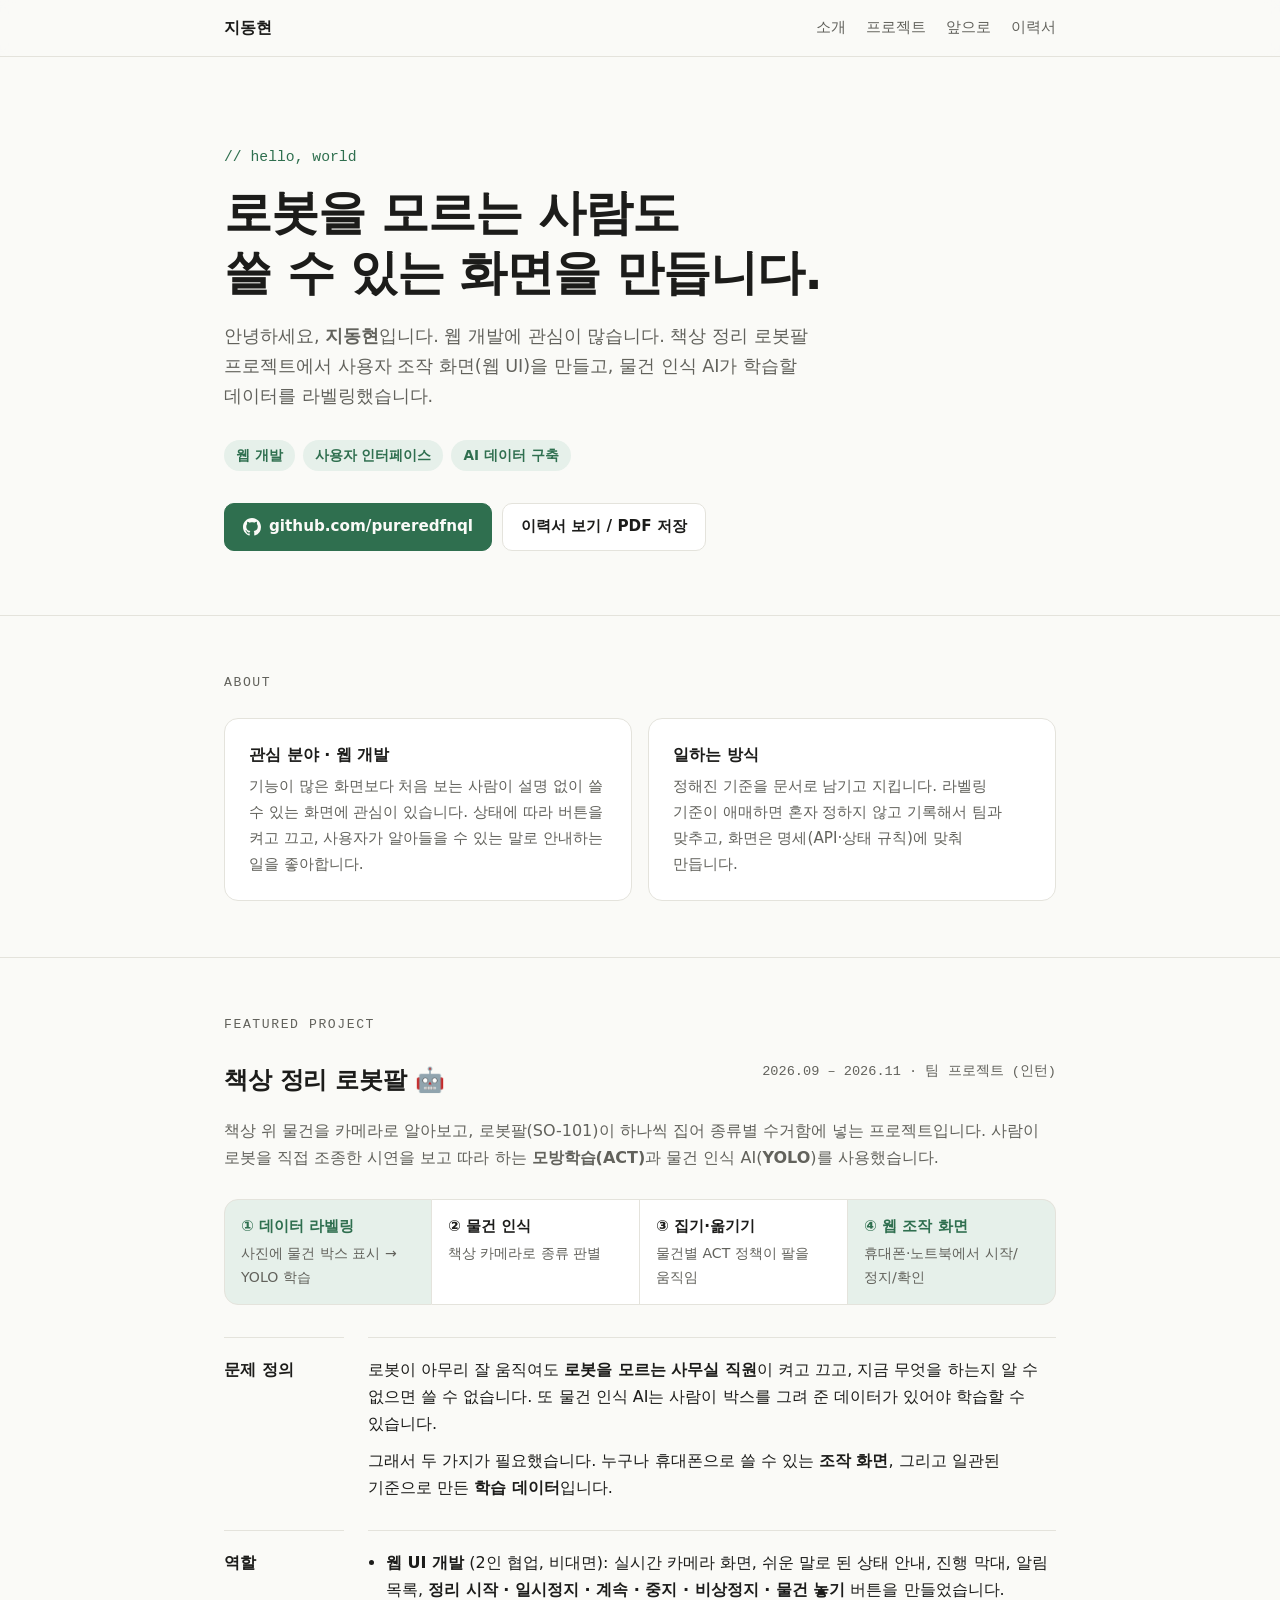
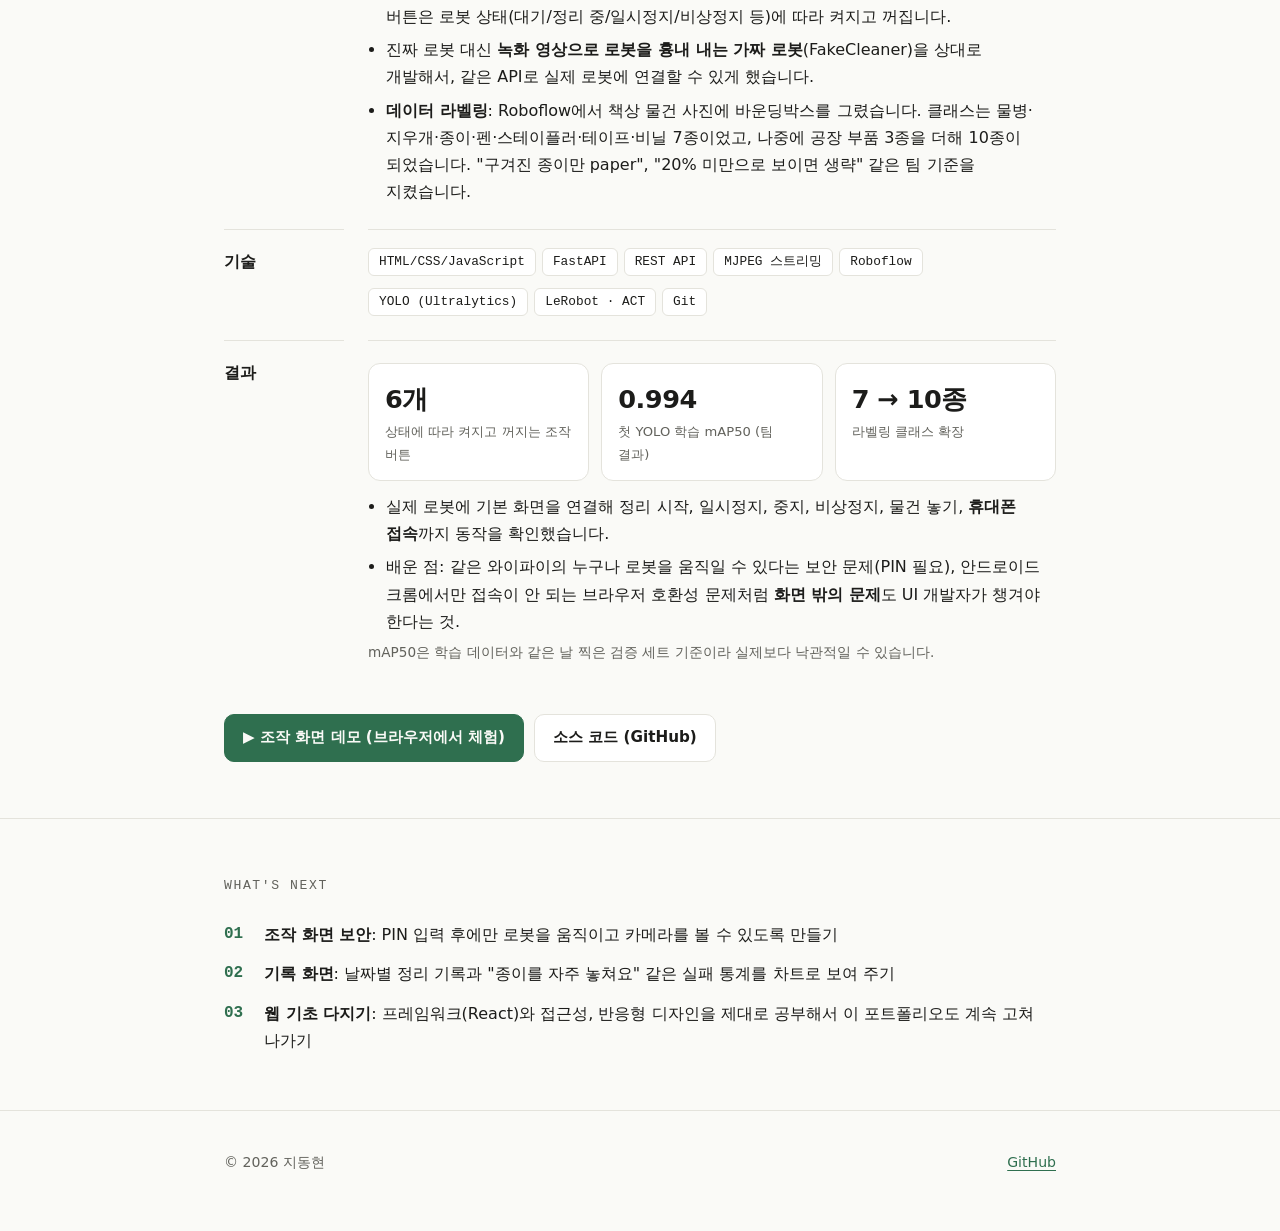
==== index.html @ 5422924c "Add portfolio site Co-Authored-By: Claude Opus 5.5 <noreply@anthropic.com>" ====
<!doctype html>
<html lang="ko">
<head>
  <meta charset="utf-8">
  <meta name="viewport" content="width=device-width, initial-scale=1">
  <title>지동현 · 포트폴리오</title>
  <meta name="description" content="웹 개발에 관심 있는 지동현의 포트폴리오. 책상 정리 로봇팔 프로젝트에서 웹 조작 화면과 데이터 라벨링을 맡았습니다.">
  <link rel="icon" href="data:image/svg+xml,<svg xmlns='http://www.w3.org/2000/svg' viewBox='0 0 32 32'><rect width='32' height='32' rx='8' fill='%232f6f4f'/><text x='16' y='22' font-size='16' text-anchor='middle' fill='white' font-family='sans-serif' font-weight='700'>지</text></svg>">
  <link rel="stylesheet" href="style.css">
</head>
<body>
  <nav>
    <div class="wrap">
      <a class="logo" href="#">지동현</a>
      <ul>
        <li><a href="#about">소개</a></li>
        <li><a href="#project">프로젝트</a></li>
        <li class="hide-sm"><a href="#next">앞으로</a></li>
        <li><a href="resume.html">이력서</a></li>
      </ul>
    </div>
  </nav>

  <header class="hero">
    <div class="wrap">
      <p class="hello">// hello, world</p>
      <h1>로봇을 모르는 사람도<br>쓸 수 있는 화면을 만듭니다.</h1>
      <p class="lead">
        안녕하세요, <strong>지동현</strong>입니다. 웹 개발에 관심이 많습니다.
        책상 정리 로봇팔 프로젝트에서 사용자 조작 화면(웹 UI)을 만들고,
        물건 인식 AI가 학습할 데이터를 라벨링했습니다.
      </p>
      <ul class="chips">
        <li class="chip">웹 개발</li>
        <li class="chip">사용자 인터페이스</li>
        <li class="chip">AI 데이터 구축</li>
      </ul>
      <div class="btns">
        <a class="btn primary" href="https://github.com/pureredfnql" target="_blank" rel="noopener">
          <svg viewBox="0 0 16 16" fill="currentColor" aria-hidden="true"><path d="M8 0C3.58 0 0 3.58 0 8c0 3.54 2.29 6.53 5.47 7.59.4.07.55-.17.55-.38 0-.19-.01-.82-.01-1.49-2.01.37-2.53-.49-2.69-.94-.09-.23-.48-.94-.82-1.13-.28-.15-.68-.52-.01-.53.63-.01 1.08.58 1.23.82.72 1.21 1.87.87 2.33.66.07-.52.28-.87.51-1.07-1.78-.2-3.64-.89-3.64-3.95 0-.87.31-1.59.82-2.15-.08-.2-.36-1.02.08-2.12 0 0 .67-.21 2.2.82.64-.18 1.32-.27 2-.27.68 0 1.36.09 2 .27 1.53-1.04 2.2-.82 2.2-.82.44 1.1.16 1.92.08 2.12.51.56.82 1.27.82 2.15 0 3.07-1.87 3.75-3.65 3.95.29.25.54.73.54 1.48 0 1.07-.01 1.93-.01 2.2 0 .21.15.46.55.38A8.013 8.013 0 0016 8c0-4.42-3.58-8-8-8z"/></svg>
          github.com/pureredfnql
        </a>
        <a class="btn" href="resume.html">이력서 보기 / PDF 저장</a>
      </div>
    </div>
  </header>

  <main>
    <section id="about">
      <div class="wrap">
        <h2>About</h2>
        <div class="about-grid">
          <div class="card">
            <h4>관심 분야 · 웹 개발</h4>
            <p>기능이 많은 화면보다 처음 보는 사람이 설명 없이 쓸 수 있는 화면에 관심이 있습니다. 상태에 따라 버튼을 켜고 끄고, 사용자가 알아들을 수 있는 말로 안내하는 일을 좋아합니다.</p>
          </div>
          <div class="card">
            <h4>일하는 방식</h4>
            <p>정해진 기준을 문서로 남기고 지킵니다. 라벨링 기준이 애매하면 혼자 정하지 않고 기록해서 팀과 맞추고, 화면은 명세(API·상태 규칙)에 맞춰 만듭니다.</p>
          </div>
        </div>
      </div>
    </section>

    <section id="project" class="project">
      <div class="wrap">
        <h2>Featured Project</h2>
        <div class="project-head">
          <h3>책상 정리 로봇팔 🤖</h3>
          <span class="period">2026.09 – 2026.11 · 팀 프로젝트 (인턴)</span>
        </div>
        <p class="summary">
          책상 위 물건을 카메라로 알아보고, 로봇팔(SO-101)이 하나씩 집어 종류별 수거함에 넣는 프로젝트입니다.
          사람이 로봇을 직접 조종한 시연을 보고 따라 하는 <b>모방학습(ACT)</b>과 물건 인식 AI(<b>YOLO</b>)를 사용했습니다.
        </p>

        <div class="pipeline" aria-label="정리 한 번의 흐름">
          <div class="step mine"><b>① 데이터 라벨링</b><span>사진에 물건 박스 표시 → YOLO 학습</span></div>
          <div class="step"><b>② 물건 인식</b><span>책상 카메라로 종류 판별</span></div>
          <div class="step"><b>③ 집기·옮기기</b><span>물건별 ACT 정책이 팔을 움직임</span></div>
          <div class="step mine"><b>④ 웹 조작 화면</b><span>휴대폰·노트북에서 시작/정지/확인</span></div>
        </div>

        <dl class="detail">
          <dt>문제 정의</dt>
          <dd>
            <p>로봇이 아무리 잘 움직여도 <b>로봇을 모르는 사무실 직원</b>이 켜고 끄고, 지금 무엇을 하는지 알 수 없으면 쓸 수 없습니다. 또 물건 인식 AI는 사람이 박스를 그려 준 데이터가 있어야 학습할 수 있습니다.</p>
            <p>그래서 두 가지가 필요했습니다. 누구나 휴대폰으로 쓸 수 있는 <b>조작 화면</b>, 그리고 일관된 기준으로 만든 <b>학습 데이터</b>입니다.</p>
          </dd>

          <dt>역할</dt>
          <dd>
            <ul>
              <li><b>웹 UI 개발</b> (2인 협업, 비대면): 실시간 카메라 화면, 쉬운 말로 된 상태 안내, 진행 막대, 알림 목록, <b>정리 시작 · 일시정지 · 계속 · 중지 · 비상정지 · 물건 놓기</b> 버튼을 만들었습니다. 버튼은 로봇 상태(대기/정리 중/일시정지/비상정지 등)에 따라 켜지고 꺼집니다.</li>
              <li>진짜 로봇 대신 <b>녹화 영상으로 로봇을 흉내 내는 가짜 로봇</b>(FakeCleaner)을 상대로 개발해서, 같은 API로 실제 로봇에 연결할 수 있게 했습니다.</li>
              <li><b>데이터 라벨링</b>: Roboflow에서 책상 물건 사진에 바운딩박스를 그렸습니다. 클래스는 물병·지우개·종이·펜·스테이플러·테이프·비닐 7종이었고, 나중에 공장 부품 3종을 더해 10종이 되었습니다. "구겨진 종이만 paper", "20% 미만으로 보이면 생략" 같은 팀 기준을 지켰습니다.</li>
            </ul>
          </dd>

          <dt>기술</dt>
          <dd>
            <ul class="tags">
              <li class="tag">HTML/CSS/JavaScript</li>
              <li class="tag">FastAPI</li>
              <li class="tag">REST API</li>
              <li class="tag">MJPEG 스트리밍</li>
              <li class="tag">Roboflow</li>
              <li class="tag">YOLO (Ultralytics)</li>
              <li class="tag">LeRobot · ACT</li>
              <li class="tag">Git</li>
            </ul>
          </dd>

          <dt>결과</dt>
          <dd>
            <div class="stats">
              <div class="stat"><div class="num">6개</div><div class="lbl">상태에 따라 켜지고 꺼지는 조작 버튼</div></div>
              <div class="stat"><div class="num">0.994</div><div class="lbl">첫 YOLO 학습 mAP50 (팀 결과)</div></div>
              <div class="stat"><div class="num">7 → 10종</div><div class="lbl">라벨링 클래스 확장</div></div>
            </div>
            <ul>
              <li>실제 로봇에 기본 화면을 연결해 정리 시작, 일시정지, 중지, 비상정지, 물건 놓기, <b>휴대폰 접속</b>까지 동작을 확인했습니다.</li>
              <li>배운 점: 같은 와이파이의 누구나 로봇을 움직일 수 있다는 보안 문제(PIN 필요), 안드로이드 크롬에서만 접속이 안 되는 브라우저 호환성 문제처럼 <b>화면 밖의 문제</b>도 UI 개발자가 챙겨야 한다는 것.</li>
            </ul>
            <p class="note">mAP50은 학습 데이터와 같은 날 찍은 검증 세트 기준이라 실제보다 낙관적일 수 있습니다.</p>
          </dd>
        </dl>

        <div class="links">
          <a class="btn primary" href="demo.html">▶ 조작 화면 데모 (브라우저에서 체험)</a>
          <a class="btn" href="https://github.com/todtras/desk-cleanup-robot" target="_blank" rel="noopener">소스 코드 (GitHub)</a>
        </div>
      </div>
    </section>

    <section id="next">
      <div class="wrap">
        <h2>What's Next</h2>
        <ul class="next-list">
          <li><span class="n">01</span><span><b>조작 화면 보안</b>: PIN 입력 후에만 로봇을 움직이고 카메라를 볼 수 있도록 만들기</span></li>
          <li><span class="n">02</span><span><b>기록 화면</b>: 날짜별 정리 기록과 "종이를 자주 놓쳐요" 같은 실패 통계를 차트로 보여 주기</span></li>
          <li><span class="n">03</span><span><b>웹 기초 다지기</b>: 프레임워크(React)와 접근성, 반응형 디자인을 제대로 공부해서 이 포트폴리오도 계속 고쳐 나가기</span></li>
        </ul>
      </div>
    </section>
  </main>

  <footer>
    <div class="wrap">
      <span>© 2026 지동현</span>
      <a href="https://github.com/pureredfnql" target="_blank" rel="noopener">GitHub</a>
    </div>
  </footer>
</body>
</html>
---- style.css ----
:root {
  --bg: #fafaf7;
  --surface: #ffffff;
  --text: #1c1c1a;
  --muted: #62625c;
  --line: #e4e3dc;
  --accent: #2f6f4f;
  --accent-soft: #e6f0ea;
  --warn: #b7791f;
  --danger: #c53030;
  --radius: 14px;
  --font: "Pretendard", "Apple SD Gothic Neo", "Noto Sans KR", "Malgun Gothic", system-ui, sans-serif;
  --mono: "JetBrains Mono", ui-monospace, "SFMono-Regular", Consolas, monospace;
}
@media (prefers-color-scheme: dark) {
  :root {
    --bg: #141513;
    --surface: #1c1d1b;
    --text: #ecebe6;
    --muted: #a3a29b;
    --line: #2e2f2c;
    --accent: #7fc8a0;
    --accent-soft: #1f2f26;
  }
}
* { box-sizing: border-box; }
html { scroll-behavior: smooth; }
body {
  margin: 0;
  background: var(--bg);
  color: var(--text);
  font-family: var(--font);
  line-height: 1.7;
  word-break: keep-all;
  -webkit-font-smoothing: antialiased;
}
a { color: var(--accent); text-underline-offset: 3px; }
a:hover { text-decoration-thickness: 2px; }

.wrap { max-width: 880px; margin: 0 auto; padding: 0 24px; }

/* nav */
nav {
  position: sticky; top: 0; z-index: 10;
  background: color-mix(in srgb, var(--bg) 85%, transparent);
  backdrop-filter: blur(8px);
  border-bottom: 1px solid var(--line);
}
nav .wrap { display: flex; align-items: center; justify-content: space-between; height: 56px; }
nav .logo { font-weight: 700; text-decoration: none; color: var(--text); letter-spacing: -0.01em; }
nav ul { display: flex; gap: 20px; list-style: none; margin: 0; padding: 0; font-size: 0.94rem; }
nav ul a { color: var(--muted); text-decoration: none; }
nav ul a:hover { color: var(--text); }

/* hero */
.hero { padding: 88px 0 64px; }
.hero .hello { color: var(--accent); font-family: var(--mono); font-size: 0.92rem; margin: 0 0 12px; }
.hero h1 { font-size: clamp(2rem, 5vw, 3rem); line-height: 1.25; margin: 0 0 20px; letter-spacing: -0.02em; }
.hero p.lead { font-size: 1.1rem; color: var(--muted); max-width: 620px; margin: 0 0 28px; }
.chips { display: flex; flex-wrap: wrap; gap: 8px; margin: 0 0 32px; padding: 0; list-style: none; }
.chip {
  font-size: 0.85rem; padding: 4px 12px; border-radius: 999px;
  background: var(--accent-soft); color: var(--accent); font-weight: 600;
}
.btns { display: flex; flex-wrap: wrap; gap: 10px; }
.btn {
  display: inline-flex; align-items: center; gap: 8px;
  padding: 10px 18px; border-radius: 10px; font-weight: 600; font-size: 0.95rem;
  text-decoration: none; border: 1px solid var(--line); color: var(--text); background: var(--surface);
}
.btn.primary { background: var(--accent); border-color: var(--accent); color: var(--bg); }
.btn:hover { transform: translateY(-1px); }
.btn svg { width: 18px; height: 18px; }

/* sections */
section { padding: 56px 0; border-top: 1px solid var(--line); }
h2 { font-size: 0.82rem; letter-spacing: 0.12em; text-transform: uppercase; color: var(--muted); margin: 0 0 24px; font-family: var(--mono); font-weight: 500; }
h3 { font-size: 1.5rem; margin: 0 0 8px; letter-spacing: -0.01em; }

.about-grid { display: grid; grid-template-columns: 1fr 1fr; gap: 16px; }
.card {
  background: var(--surface); border: 1px solid var(--line); border-radius: var(--radius);
  padding: 22px 24px;
}
.card h4 { margin: 0 0 6px; font-size: 1rem; }
.card p { margin: 0; color: var(--muted); font-size: 0.95rem; }

/* project */
.project-head { display: flex; justify-content: space-between; align-items: flex-start; gap: 16px; flex-wrap: wrap; margin-bottom: 8px; }
.project-head .period { font-family: var(--mono); font-size: 0.85rem; color: var(--muted); }
.project .summary { color: var(--muted); margin: 0 0 28px; }

.pipeline { display: flex; align-items: stretch; gap: 0; margin: 8px 0 32px; flex-wrap: wrap; }
.pipeline .step {
  flex: 1 1 140px; background: var(--surface); border: 1px solid var(--line);
  padding: 14px 16px; font-size: 0.88rem; position: relative;
}
.pipeline .step:first-child { border-radius: var(--radius) 0 0 var(--radius); }
.pipeline .step:last-child { border-radius: 0 var(--radius) var(--radius) 0; }
.pipeline .step + .step { border-left: none; }
.pipeline .step b { display: block; font-size: 0.95rem; margin-bottom: 2px; }
.pipeline .step span { color: var(--muted); }
.pipeline .step.mine { background: var(--accent-soft); }
.pipeline .step.mine b { color: var(--accent); }

.detail { display: grid; grid-template-columns: 120px 1fr; gap: 6px 24px; margin: 0 0 8px; }
.detail dt { font-weight: 700; padding-top: 18px; border-top: 1px solid var(--line); }
.detail dd { margin: 0; padding-top: 18px; padding-bottom: 12px; border-top: 1px solid var(--line); }
.detail dd p { margin: 0 0 10px; }
.detail ul { margin: 0; padding-left: 18px; }
.detail li { margin-bottom: 6px; }
.tags { display: flex; flex-wrap: wrap; gap: 6px; list-style: none; padding: 0 !important; }
.tag { font-family: var(--mono); font-size: 0.8rem; padding: 2px 10px; border: 1px solid var(--line); border-radius: 6px; background: var(--surface); }

.stats { display: grid; grid-template-columns: repeat(3, 1fr); gap: 12px; margin: 4px 0 12px; }
.stat { background: var(--surface); border: 1px solid var(--line); border-radius: 12px; padding: 14px 16px; }
.stat .num { font-size: 1.6rem; font-weight: 800; letter-spacing: -0.02em; }
.stat .lbl { font-size: 0.82rem; color: var(--muted); }
.note { font-size: 0.85rem; color: var(--muted); }

.links { display: flex; gap: 10px; flex-wrap: wrap; margin-top: 28px; }

/* next */
.next-list { list-style: none; padding: 0; margin: 0; display: grid; gap: 12px; }
.next-list li { display: grid; grid-template-columns: 28px 1fr; gap: 12px; }
.next-list .n { font-family: var(--mono); color: var(--accent); font-weight: 700; }

footer { padding: 40px 0 56px; border-top: 1px solid var(--line); color: var(--muted); font-size: 0.88rem; }
footer .wrap { display: flex; justify-content: space-between; flex-wrap: wrap; gap: 12px; }

@media (max-width: 640px) {
  nav ul { gap: 14px; font-size: 0.88rem; }
  nav ul li.hide-sm { display: none; }
  .hero { padding: 56px 0 40px; }
  .about-grid { grid-template-columns: 1fr; }
  .detail { grid-template-columns: 1fr; }
  .detail dt { padding-top: 16px; }
  .detail dd { border-top: none; padding-top: 0; }
  .pipeline .step { flex-basis: 100%; border-radius: 0 !important; border-left: 1px solid var(--line) !important; border-top: none; }
  .pipeline .step:first-child { border-top: 1px solid var(--line); border-radius: var(--radius) var(--radius) 0 0 !important; }
  .pipeline .step:last-child { border-radius: 0 0 var(--radius) var(--radius) !important; }
  .stats { grid-template-columns: 1fr; }
}
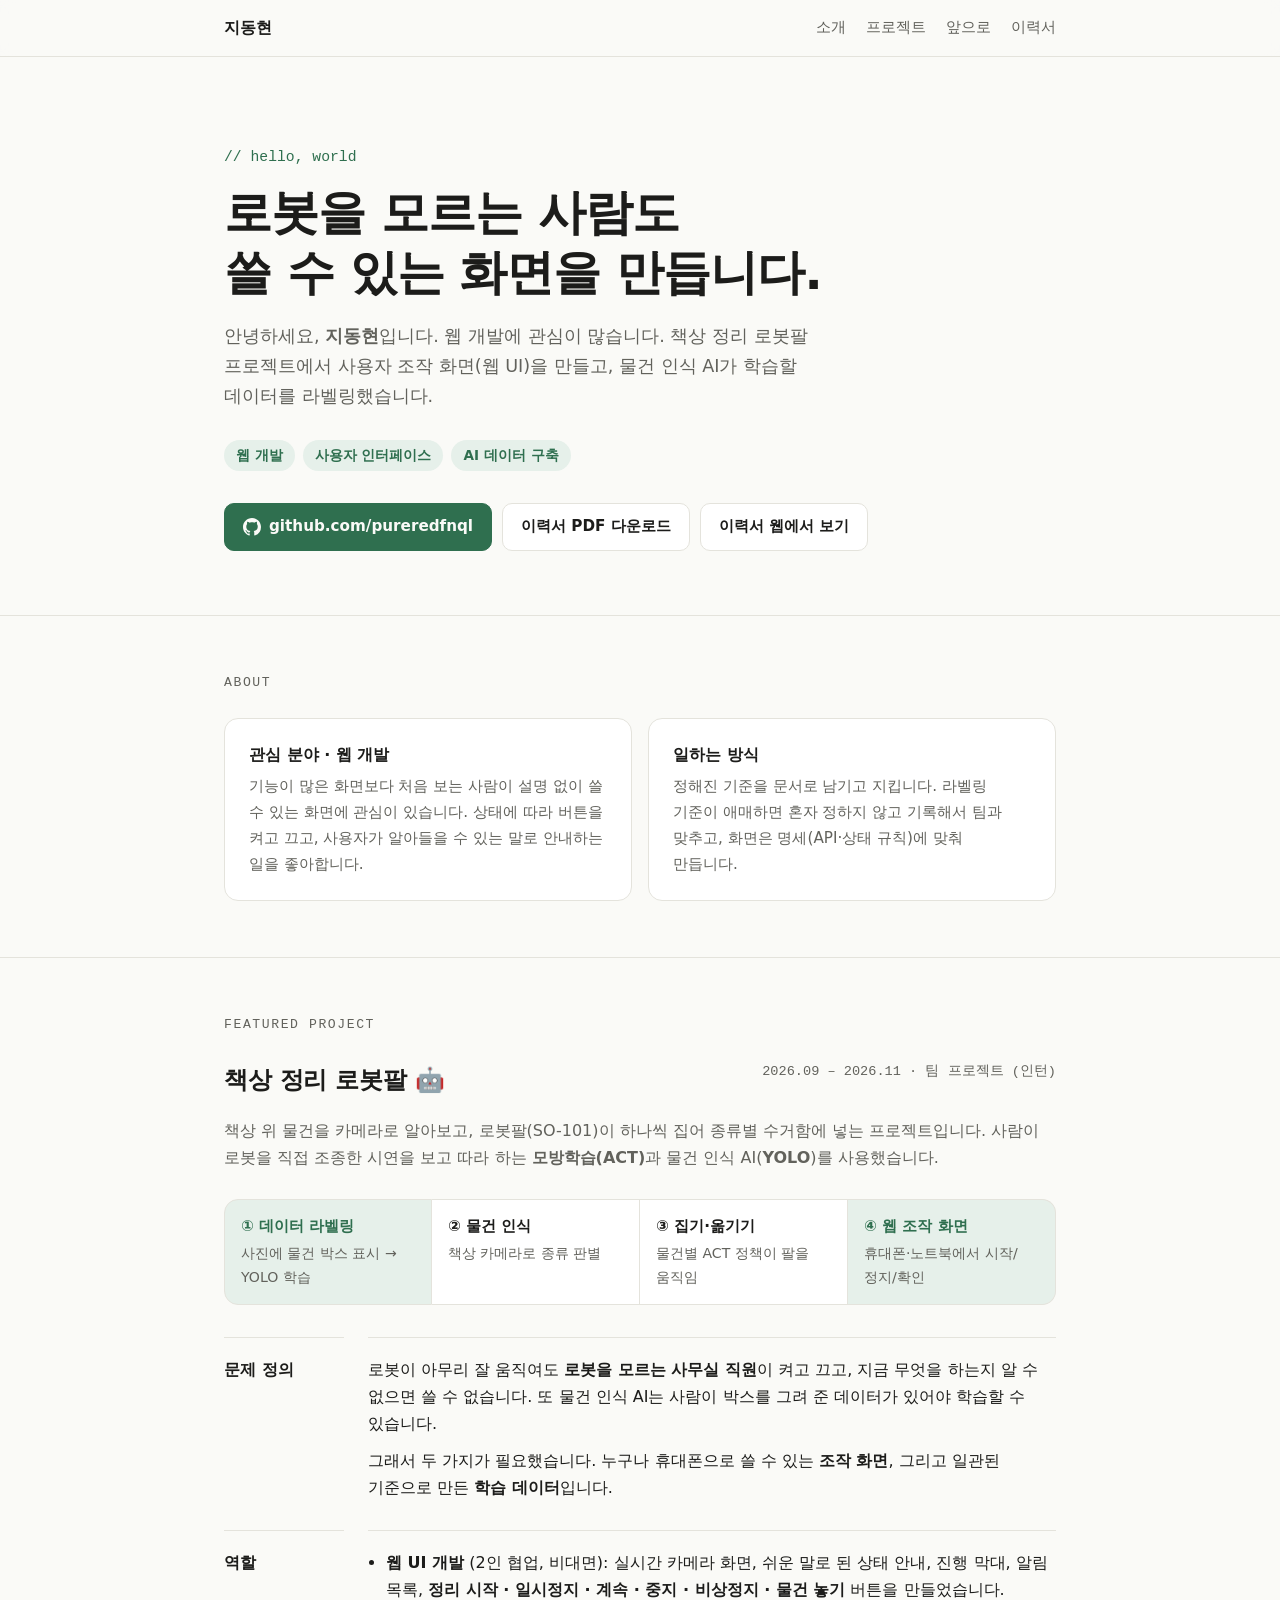
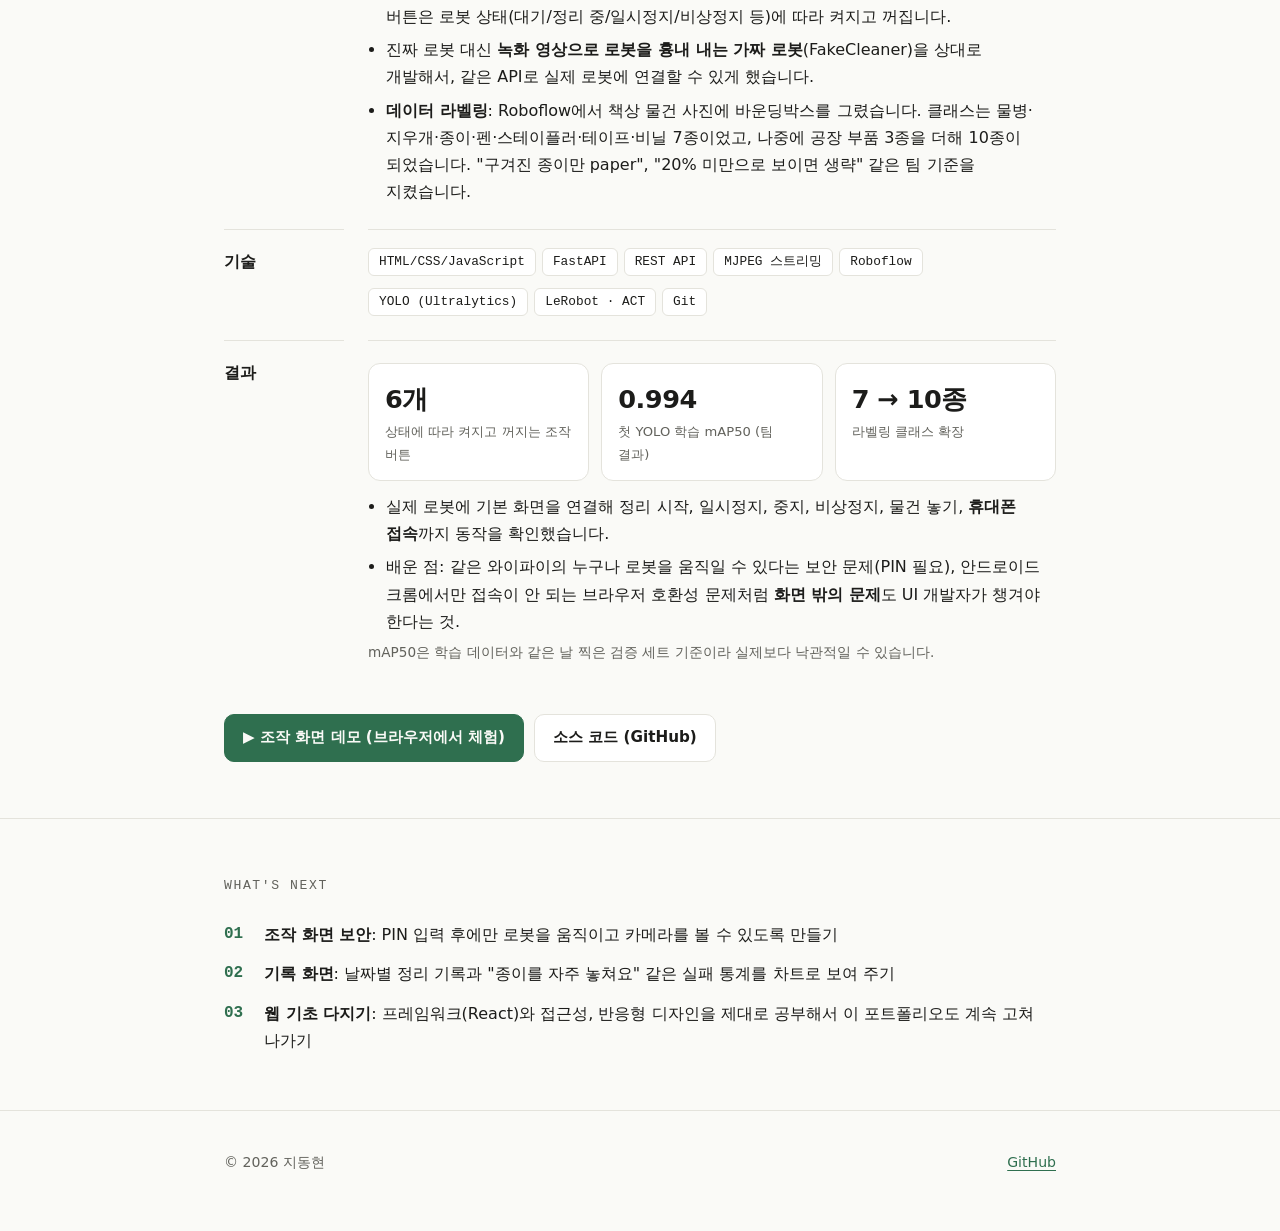
==== commit 9d26d637: "Add downloadable resume PDF Co-Authored-By: Claude Opus 5.5 <noreply@anthropic.com>" ====
--- a/index.html
+++ b/index.html
@@ -40,7 +40,8 @@
           <svg viewBox="0 0 16 16" fill="currentColor" aria-hidden="true"><path d="M8 0C3.58 0 0 3.58 0 8c0 3.54 2.29 6.53 5.47 7.59.4.07.55-.17.55-.38 0-.19-.01-.82-.01-1.49-2.01.37-2.53-.49-2.69-.94-.09-.23-.48-.94-.82-1.13-.28-.15-.68-.52-.01-.53.63-.01 1.08.58 1.23.82.72 1.21 1.87.87 2.33.66.07-.52.28-.87.51-1.07-1.78-.2-3.64-.89-3.64-3.95 0-.87.31-1.59.82-2.15-.08-.2-.36-1.02.08-2.12 0 0 .67-.21 2.2.82.64-.18 1.32-.27 2-.27.68 0 1.36.09 2 .27 1.53-1.04 2.2-.82 2.2-.82.44 1.1.16 1.92.08 2.12.51.56.82 1.27.82 2.15 0 3.07-1.87 3.75-3.65 3.95.29.25.54.73.54 1.48 0 1.07-.01 1.93-.01 2.2 0 .21.15.46.55.38A8.013 8.013 0 0016 8c0-4.42-3.58-8-8-8z"/></svg>
           github.com/pureredfnql
         </a>
-        <a class="btn" href="resume.html">이력서 보기 / PDF 저장</a>
+        <a class="btn" href="resume.pdf" download="지동현_이력서.pdf">이력서 PDF 다운로드</a>
+        <a class="btn" href="resume.html">이력서 웹에서 보기</a>
       </div>
     </div>
   </header>
